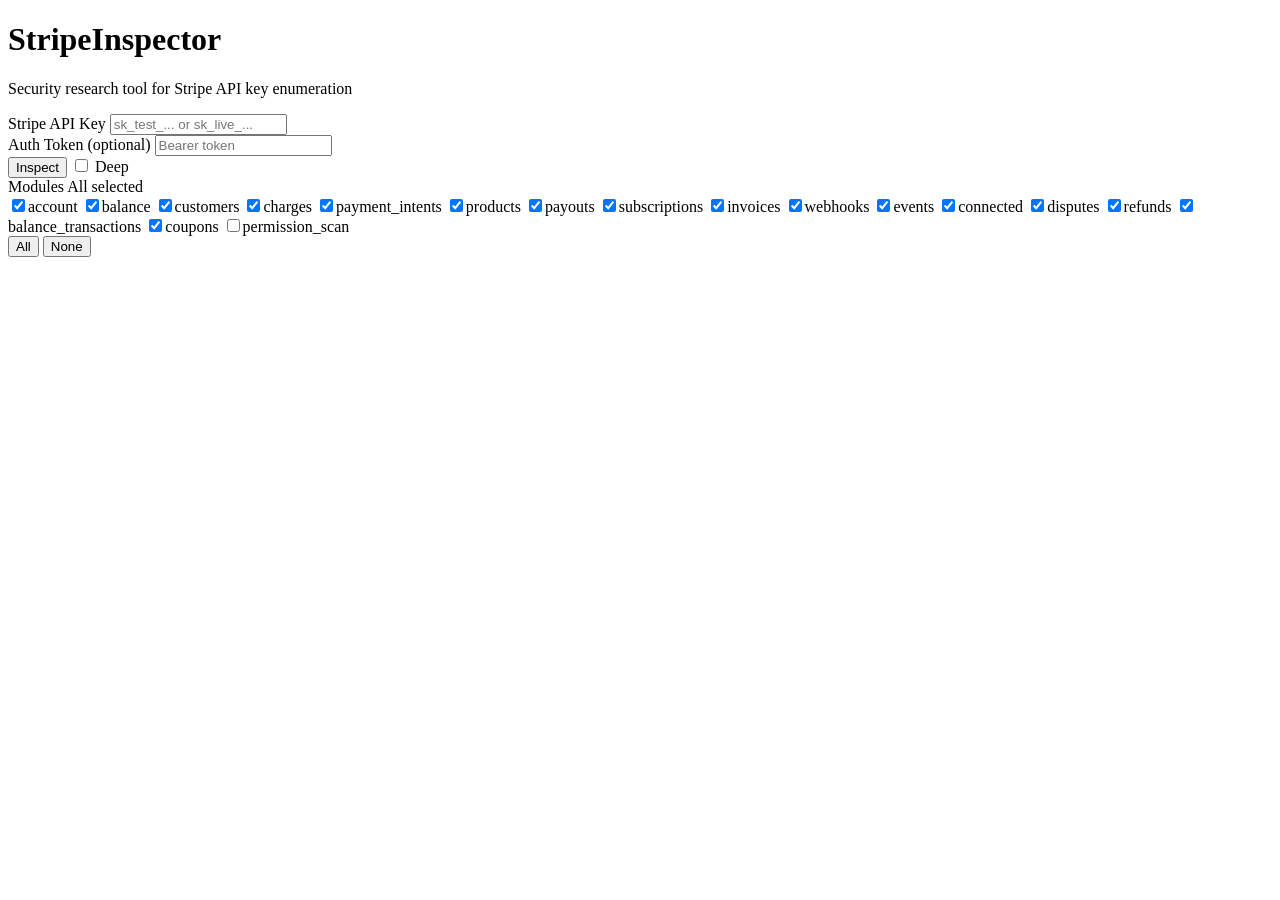
==== stripe_inspector/web/static/index.html @ b7114b53 "v0.4.0: Deep pagination — fetch all pages with --deep flag - stripe_get_all() for cursor-based pagin" ====
<!DOCTYPE html>
<html lang="en">
<head>
    <meta charset="UTF-8">
    <meta name="viewport" content="width=device-width, initial-scale=1.0">
    <title>StripeInspector</title>
    <link rel="preconnect" href="https://fonts.googleapis.com">
    <link href="https://fonts.googleapis.com/css2?family=Inter:wght@400;500;600;700&family=JetBrains+Mono:wght@400;500&display=swap" rel="stylesheet">
    <link rel="stylesheet" href="/static/style.css">
</head>
<body>
    <div class="container">
        <div class="header">
            <h1>Stripe<span>Inspector</span></h1>
            <p>Security research tool for Stripe API key enumeration</p>
        </div>

        <div class="input-section">
            <div class="input-row">
                <div class="input-group" style="flex:3;">
                    <label>Stripe API Key</label>
                    <input type="text" id="keyInput" placeholder="sk_test_... or sk_live_..." autocomplete="off" spellcheck="false">
                </div>
                <div class="input-group" style="flex:1;">
                    <label>Auth Token (optional)</label>
                    <input type="password" id="tokenInput" placeholder="Bearer token" autocomplete="off">
                </div>
                <button class="btn btn-primary" id="inspectBtn">Inspect</button>
                <label class="deep-toggle" title="Fetch all pages instead of first 100 items">
                    <input type="checkbox" id="deepToggle">
                    <span>Deep</span>
                </label>
            </div>
            <div class="modules-section">
                <div class="modules-header" onclick="document.getElementById('modulesGrid').classList.toggle('open')">
                    <label>Modules</label>
                    <span class="modules-toggle" id="modulesCount">All selected</span>
                </div>
                <div class="modules-grid" id="modulesGrid">
                    <label class="module-chip"><input type="checkbox" value="account" checked><span>account</span></label>
                    <label class="module-chip"><input type="checkbox" value="balance" checked><span>balance</span></label>
                    <label class="module-chip"><input type="checkbox" value="customers" checked><span>customers</span></label>
                    <label class="module-chip"><input type="checkbox" value="charges" checked><span>charges</span></label>
                    <label class="module-chip"><input type="checkbox" value="payment_intents" checked><span>payment_intents</span></label>
                    <label class="module-chip"><input type="checkbox" value="products" checked><span>products</span></label>
                    <label class="module-chip"><input type="checkbox" value="payouts" checked><span>payouts</span></label>
                    <label class="module-chip"><input type="checkbox" value="subscriptions" checked><span>subscriptions</span></label>
                    <label class="module-chip"><input type="checkbox" value="invoices" checked><span>invoices</span></label>
                    <label class="module-chip"><input type="checkbox" value="webhooks" checked><span>webhooks</span></label>
                    <label class="module-chip"><input type="checkbox" value="events" checked><span>events</span></label>
                    <label class="module-chip"><input type="checkbox" value="connected" checked><span>connected</span></label>
                    <label class="module-chip"><input type="checkbox" value="disputes" checked><span>disputes</span></label>
                    <label class="module-chip"><input type="checkbox" value="refunds" checked><span>refunds</span></label>
                    <label class="module-chip"><input type="checkbox" value="balance_transactions" checked><span>balance_transactions</span></label>
                    <label class="module-chip"><input type="checkbox" value="coupons" checked><span>coupons</span></label>
                    <label class="module-chip"><input type="checkbox" value="permission_scan"><span>permission_scan</span></label>
                    <div class="modules-actions">
                        <button class="btn btn-outline btn-xs" onclick="toggleAllModules(true)">All</button>
                        <button class="btn btn-outline btn-xs" onclick="toggleAllModules(false)">None</button>
                    </div>
                </div>
            </div>
        </div>

        <div class="status" id="status" style="display:none;"></div>

        <div class="results" id="results">
            <div id="resultsContent"></div>
        </div>
    </div>

    <script src="/static/app.js"></script>
</body>
</html>
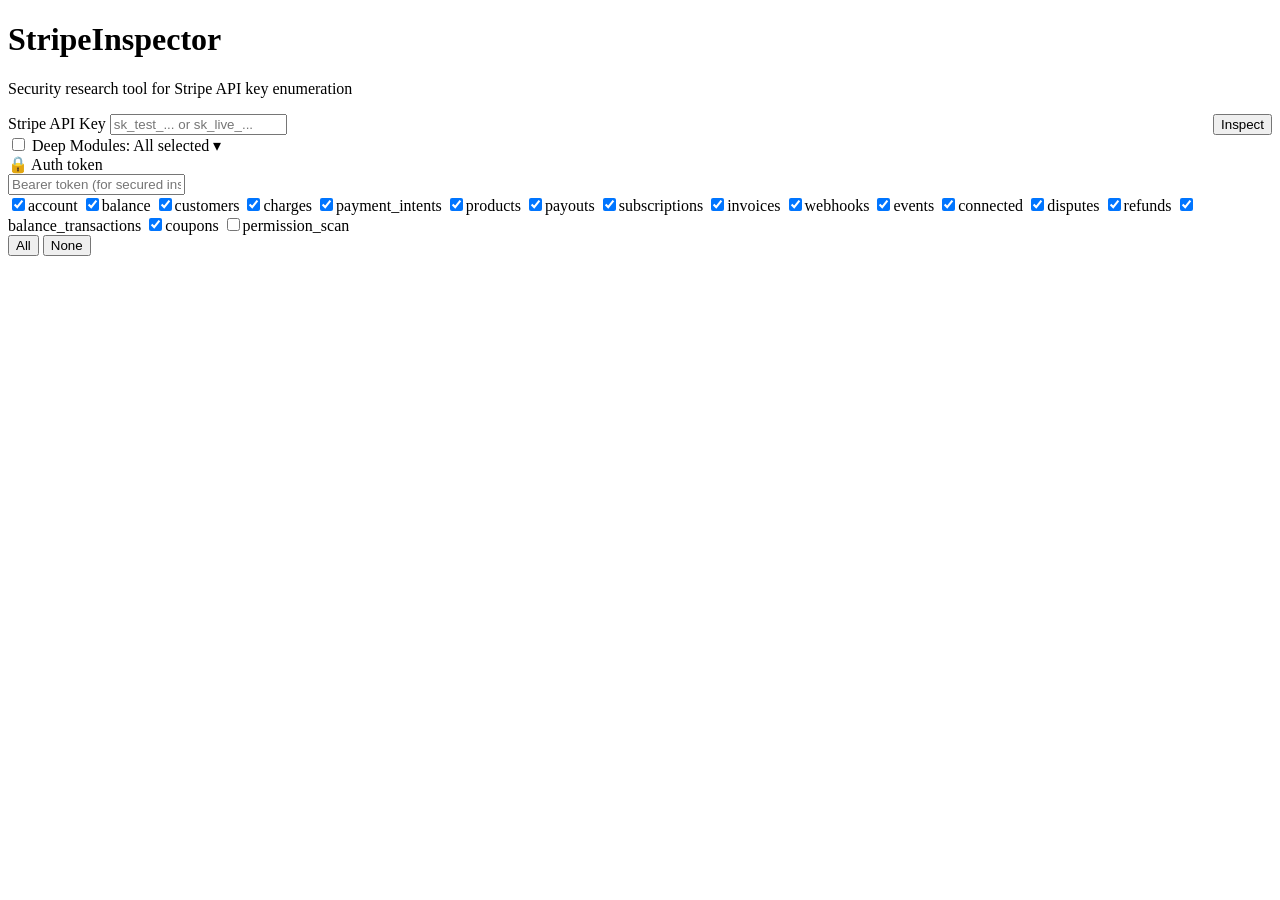
==== commit f0ceeaef: "Redesign web UI: toolbar layout with deep toggle switch and collapsible sections - Key input gets fu" ====
--- a/stripe_inspector/web/static/index.html
+++ b/stripe_inspector/web/static/index.html
@@ -16,27 +16,45 @@
         </div>
 
         <div class="input-section">
-            <div class="input-row">
-                <div class="input-group" style="flex:3;">
+            <!-- Key input + Inspect button -->
+            <div style="display:flex;gap:10px;">
+                <div class="input-group" style="flex:1;">
                     <label>Stripe API Key</label>
                     <input type="text" id="keyInput" placeholder="sk_test_... or sk_live_..." autocomplete="off" spellcheck="false">
                 </div>
-                <div class="input-group" style="flex:1;">
-                    <label>Auth Token (optional)</label>
-                    <input type="password" id="tokenInput" placeholder="Bearer token" autocomplete="off">
+                <button class="btn btn-primary" id="inspectBtn" style="align-self:flex-end;">Inspect</button>
+            </div>
+
+            <!-- Toolbar row -->
+            <div class="toolbar">
+                <div class="toolbar-left">
+                    <label class="toggle-switch" title="Fetch all pages instead of first 100">
+                        <input type="checkbox" id="deepToggle">
+                        <span class="toggle-track"><span class="toggle-thumb"></span></span>
+                        <span class="toggle-label">Deep</span>
+                    </label>
+                    <span class="toolbar-divider"></span>
+                    <span class="toolbar-link" id="modulesToggle" onclick="document.getElementById('modulesGrid').classList.toggle('open'); updateModulesCount();">
+                        Modules: <span id="modulesCount">All selected</span> <span class="arrow">&#9662;</span>
+                    </span>
                 </div>
-                <button class="btn btn-primary" id="inspectBtn">Inspect</button>
-                <label class="deep-toggle" title="Fetch all pages instead of first 100 items">
-                    <input type="checkbox" id="deepToggle">
-                    <span>Deep</span>
-                </label>
+                <div class="toolbar-right">
+                    <span class="toolbar-link" onclick="document.getElementById('tokenSection').classList.toggle('open')">
+                        &#128274; Auth token
+                    </span>
+                </div>
             </div>
-            <div class="modules-section">
-                <div class="modules-header" onclick="document.getElementById('modulesGrid').classList.toggle('open')">
-                    <label>Modules</label>
-                    <span class="modules-toggle" id="modulesCount">All selected</span>
+
+            <!-- Auth token (hidden by default) -->
+            <div class="collapsible" id="tokenSection">
+                <div class="input-group">
+                    <input type="password" id="tokenInput" placeholder="Bearer token (for secured instances)" autocomplete="off">
                 </div>
-                <div class="modules-grid" id="modulesGrid">
+            </div>
+
+            <!-- Modules grid (hidden by default) -->
+            <div class="collapsible" id="modulesGrid">
+                <div class="modules-grid-inner">
                     <label class="module-chip"><input type="checkbox" value="account" checked><span>account</span></label>
                     <label class="module-chip"><input type="checkbox" value="balance" checked><span>balance</span></label>
                     <label class="module-chip"><input type="checkbox" value="customers" checked><span>customers</span></label>
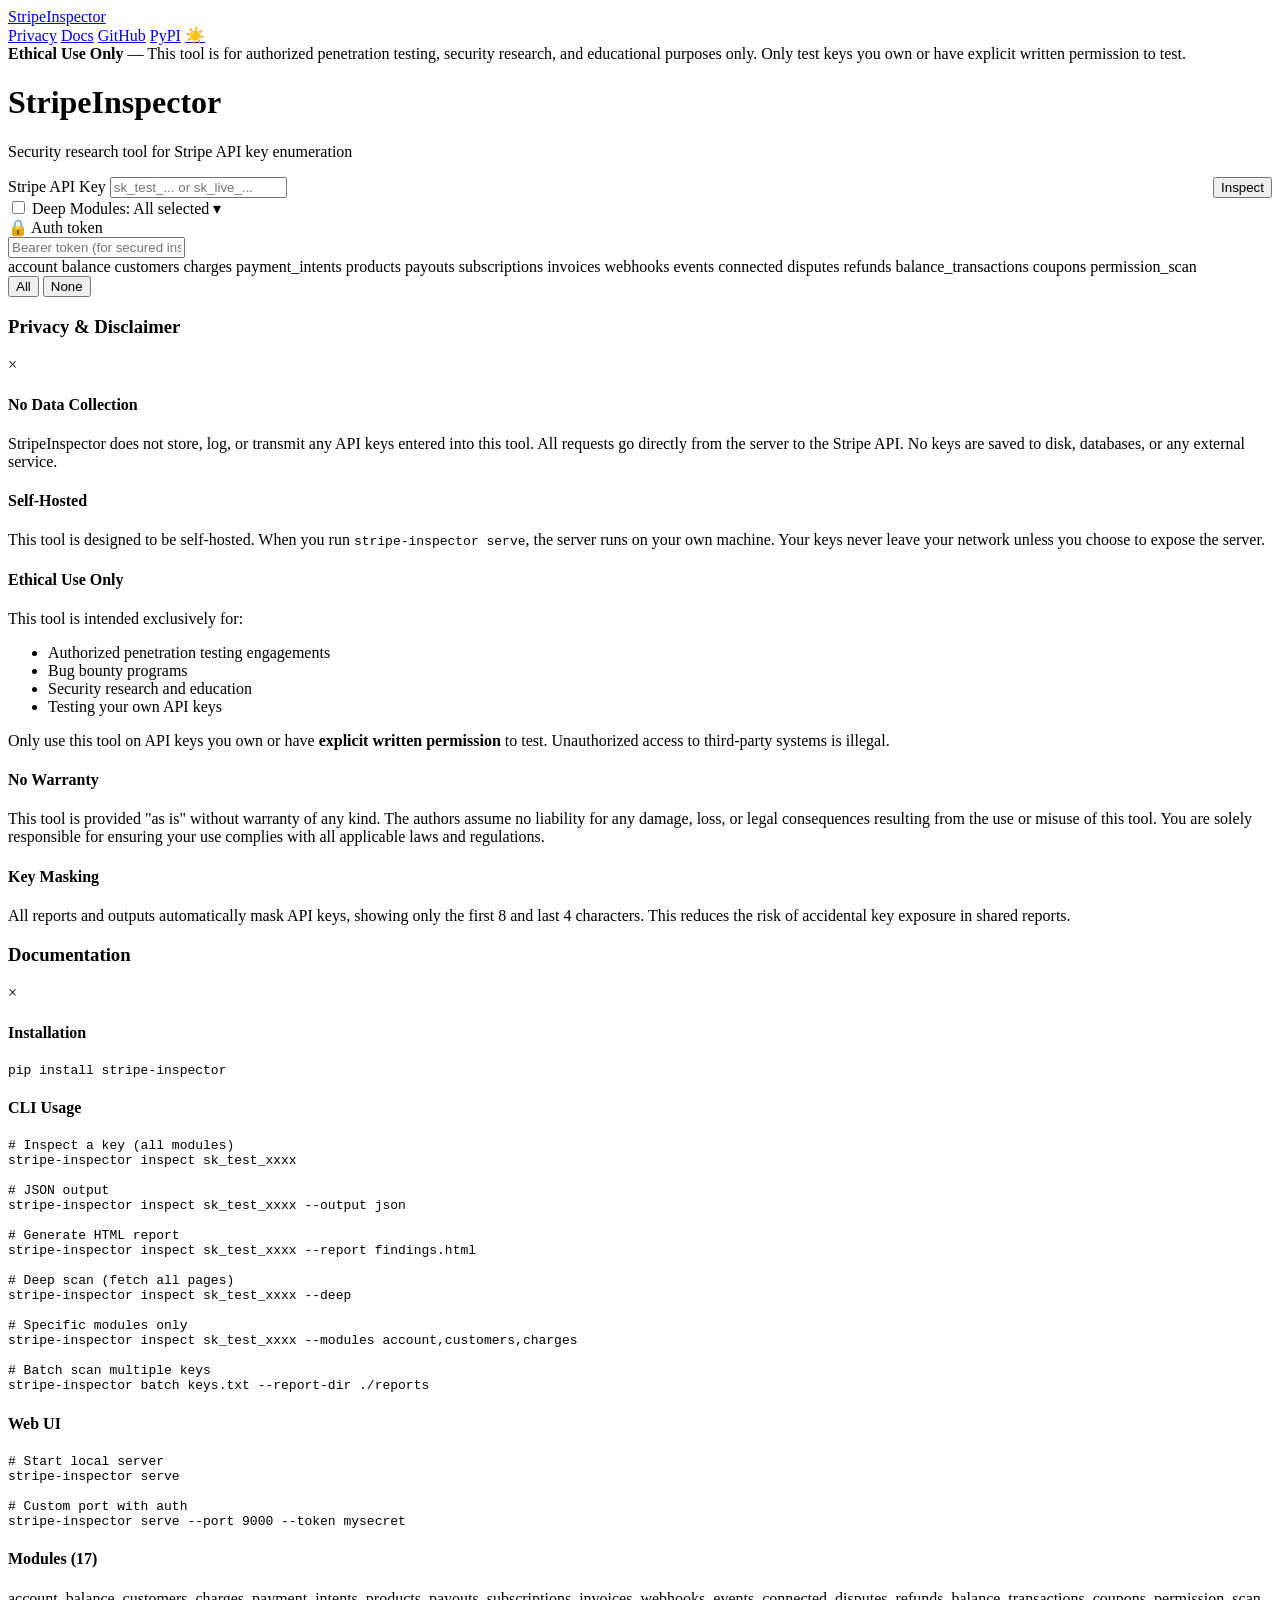
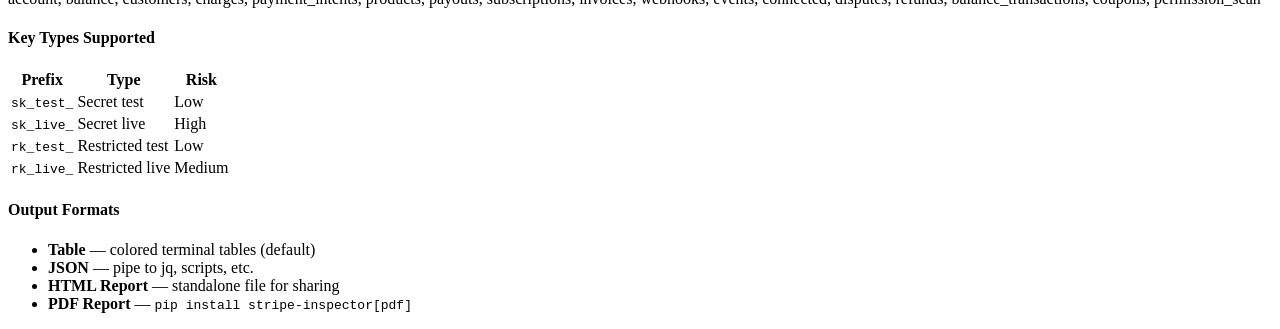
==== commit 40935cd7: "v0.5.0: CSV export, diff mode, dark/light theme, SSE streaming, privacy CLI: - --csv <dir> for per-m" ====
--- a/stripe_inspector/web/static/index.html
+++ b/stripe_inspector/web/static/index.html
@@ -9,6 +9,27 @@
     <link rel="stylesheet" href="/static/style.css">
 </head>
 <body>
+    <!-- Top nav bar -->
+    <nav class="top-nav">
+        <div class="top-nav-inner">
+            <div class="top-nav-left">
+                <a href="/" class="nav-brand">Stripe<span>Inspector</span></a>
+            </div>
+            <div class="top-nav-right">
+                <a href="#" onclick="document.getElementById('privacyModal').classList.add('open'); return false;">Privacy</a>
+                <a href="#" onclick="document.getElementById('instructionsModal').classList.add('open'); return false;">Docs</a>
+                <a href="https://github.com/mrdebugger/stripe-inspector" target="_blank">GitHub</a>
+                <a href="https://pypi.org/project/stripe-inspector/" target="_blank">PyPI</a>
+                <a href="#" onclick="toggleTheme(); return false;" id="themeIcon" title="Toggle theme">☀️</a>
+            </div>
+        </div>
+    </nav>
+
+    <!-- Ethical use banner -->
+    <div class="ethics-banner">
+        <strong>Ethical Use Only</strong> &mdash; This tool is for authorized penetration testing, security research, and educational purposes only. Only test keys you own or have explicit written permission to test.
+    </div>
+
     <div class="container">
         <div class="header">
             <h1>Stripe<span>Inspector</span></h1>
@@ -55,23 +76,23 @@
             <!-- Modules grid (hidden by default) -->
             <div class="collapsible" id="modulesGrid">
                 <div class="modules-grid-inner">
-                    <label class="module-chip"><input type="checkbox" value="account" checked><span>account</span></label>
-                    <label class="module-chip"><input type="checkbox" value="balance" checked><span>balance</span></label>
-                    <label class="module-chip"><input type="checkbox" value="customers" checked><span>customers</span></label>
-                    <label class="module-chip"><input type="checkbox" value="charges" checked><span>charges</span></label>
-                    <label class="module-chip"><input type="checkbox" value="payment_intents" checked><span>payment_intents</span></label>
-                    <label class="module-chip"><input type="checkbox" value="products" checked><span>products</span></label>
-                    <label class="module-chip"><input type="checkbox" value="payouts" checked><span>payouts</span></label>
-                    <label class="module-chip"><input type="checkbox" value="subscriptions" checked><span>subscriptions</span></label>
-                    <label class="module-chip"><input type="checkbox" value="invoices" checked><span>invoices</span></label>
-                    <label class="module-chip"><input type="checkbox" value="webhooks" checked><span>webhooks</span></label>
-                    <label class="module-chip"><input type="checkbox" value="events" checked><span>events</span></label>
-                    <label class="module-chip"><input type="checkbox" value="connected" checked><span>connected</span></label>
-                    <label class="module-chip"><input type="checkbox" value="disputes" checked><span>disputes</span></label>
-                    <label class="module-chip"><input type="checkbox" value="refunds" checked><span>refunds</span></label>
-                    <label class="module-chip"><input type="checkbox" value="balance_transactions" checked><span>balance_transactions</span></label>
-                    <label class="module-chip"><input type="checkbox" value="coupons" checked><span>coupons</span></label>
-                    <label class="module-chip"><input type="checkbox" value="permission_scan"><span>permission_scan</span></label>
+                    <span class="module-chip active" data-module="account" onclick="toggleChip(this)">account</span>
+                    <span class="module-chip active" data-module="balance" onclick="toggleChip(this)">balance</span>
+                    <span class="module-chip active" data-module="customers" onclick="toggleChip(this)">customers</span>
+                    <span class="module-chip active" data-module="charges" onclick="toggleChip(this)">charges</span>
+                    <span class="module-chip active" data-module="payment_intents" onclick="toggleChip(this)">payment_intents</span>
+                    <span class="module-chip active" data-module="products" onclick="toggleChip(this)">products</span>
+                    <span class="module-chip active" data-module="payouts" onclick="toggleChip(this)">payouts</span>
+                    <span class="module-chip active" data-module="subscriptions" onclick="toggleChip(this)">subscriptions</span>
+                    <span class="module-chip active" data-module="invoices" onclick="toggleChip(this)">invoices</span>
+                    <span class="module-chip active" data-module="webhooks" onclick="toggleChip(this)">webhooks</span>
+                    <span class="module-chip active" data-module="events" onclick="toggleChip(this)">events</span>
+                    <span class="module-chip active" data-module="connected" onclick="toggleChip(this)">connected</span>
+                    <span class="module-chip active" data-module="disputes" onclick="toggleChip(this)">disputes</span>
+                    <span class="module-chip active" data-module="refunds" onclick="toggleChip(this)">refunds</span>
+                    <span class="module-chip active" data-module="balance_transactions" onclick="toggleChip(this)">balance_transactions</span>
+                    <span class="module-chip active" data-module="coupons" onclick="toggleChip(this)">coupons</span>
+                    <span class="module-chip" data-module="permission_scan" onclick="toggleChip(this)">permission_scan</span>
                     <div class="modules-actions">
                         <button class="btn btn-outline btn-xs" onclick="toggleAllModules(true)">All</button>
                         <button class="btn btn-outline btn-xs" onclick="toggleAllModules(false)">None</button>
@@ -87,6 +108,99 @@
         </div>
     </div>
 
+    <!-- Privacy Modal -->
+    <div class="modal-overlay" id="privacyModal" onclick="if(event.target===this)this.classList.remove('open')">
+        <div class="modal-box">
+            <div class="modal-header">
+                <h3>Privacy &amp; Disclaimer</h3>
+                <span class="modal-close" onclick="this.closest('.modal-overlay').classList.remove('open')">&times;</span>
+            </div>
+            <div class="modal-body">
+                <h4>No Data Collection</h4>
+                <p>StripeInspector does not store, log, or transmit any API keys entered into this tool. All requests go directly from the server to the Stripe API. No keys are saved to disk, databases, or any external service.</p>
+
+                <h4>Self-Hosted</h4>
+                <p>This tool is designed to be self-hosted. When you run <code>stripe-inspector serve</code>, the server runs on your own machine. Your keys never leave your network unless you choose to expose the server.</p>
+
+                <h4>Ethical Use Only</h4>
+                <p>This tool is intended exclusively for:</p>
+                <ul>
+                    <li>Authorized penetration testing engagements</li>
+                    <li>Bug bounty programs</li>
+                    <li>Security research and education</li>
+                    <li>Testing your own API keys</li>
+                </ul>
+                <p>Only use this tool on API keys you own or have <strong>explicit written permission</strong> to test. Unauthorized access to third-party systems is illegal.</p>
+
+                <h4>No Warranty</h4>
+                <p>This tool is provided "as is" without warranty of any kind. The authors assume no liability for any damage, loss, or legal consequences resulting from the use or misuse of this tool. You are solely responsible for ensuring your use complies with all applicable laws and regulations.</p>
+
+                <h4>Key Masking</h4>
+                <p>All reports and outputs automatically mask API keys, showing only the first 8 and last 4 characters. This reduces the risk of accidental key exposure in shared reports.</p>
+            </div>
+        </div>
+    </div>
+
+    <!-- Instructions/Docs Modal -->
+    <div class="modal-overlay" id="instructionsModal" onclick="if(event.target===this)this.classList.remove('open')">
+        <div class="modal-box">
+            <div class="modal-header">
+                <h3>Documentation</h3>
+                <span class="modal-close" onclick="this.closest('.modal-overlay').classList.remove('open')">&times;</span>
+            </div>
+            <div class="modal-body">
+                <h4>Installation</h4>
+                <pre><code>pip install stripe-inspector</code></pre>
+
+                <h4>CLI Usage</h4>
+                <pre><code># Inspect a key (all modules)
+stripe-inspector inspect sk_test_xxxx
+
+# JSON output
+stripe-inspector inspect sk_test_xxxx --output json
+
+# Generate HTML report
+stripe-inspector inspect sk_test_xxxx --report findings.html
+
+# Deep scan (fetch all pages)
+stripe-inspector inspect sk_test_xxxx --deep
+
+# Specific modules only
+stripe-inspector inspect sk_test_xxxx --modules account,customers,charges
+
+# Batch scan multiple keys
+stripe-inspector batch keys.txt --report-dir ./reports</code></pre>
+
+                <h4>Web UI</h4>
+                <pre><code># Start local server
+stripe-inspector serve
+
+# Custom port with auth
+stripe-inspector serve --port 9000 --token mysecret</code></pre>
+
+                <h4>Modules (17)</h4>
+                <p>account, balance, customers, charges, payment_intents, products, payouts, subscriptions, invoices, webhooks, events, connected, disputes, refunds, balance_transactions, coupons, permission_scan</p>
+
+                <h4>Key Types Supported</h4>
+                <table class="data-table" style="margin-top:8px;">
+                    <tr><th>Prefix</th><th>Type</th><th>Risk</th></tr>
+                    <tr><td><code>sk_test_</code></td><td>Secret test</td><td style="color:var(--yellow)">Low</td></tr>
+                    <tr><td><code>sk_live_</code></td><td>Secret live</td><td style="color:var(--red)">High</td></tr>
+                    <tr><td><code>rk_test_</code></td><td>Restricted test</td><td style="color:var(--yellow)">Low</td></tr>
+                    <tr><td><code>rk_live_</code></td><td>Restricted live</td><td style="color:var(--yellow)">Medium</td></tr>
+                </table>
+
+                <h4>Output Formats</h4>
+                <ul>
+                    <li><strong>Table</strong> — colored terminal tables (default)</li>
+                    <li><strong>JSON</strong> — pipe to jq, scripts, etc.</li>
+                    <li><strong>HTML Report</strong> — standalone file for sharing</li>
+                    <li><strong>PDF Report</strong> — <code>pip install stripe-inspector[pdf]</code></li>
+                </ul>
+            </div>
+        </div>
+    </div>
+
     <script src="/static/app.js"></script>
 </body>
 </html>
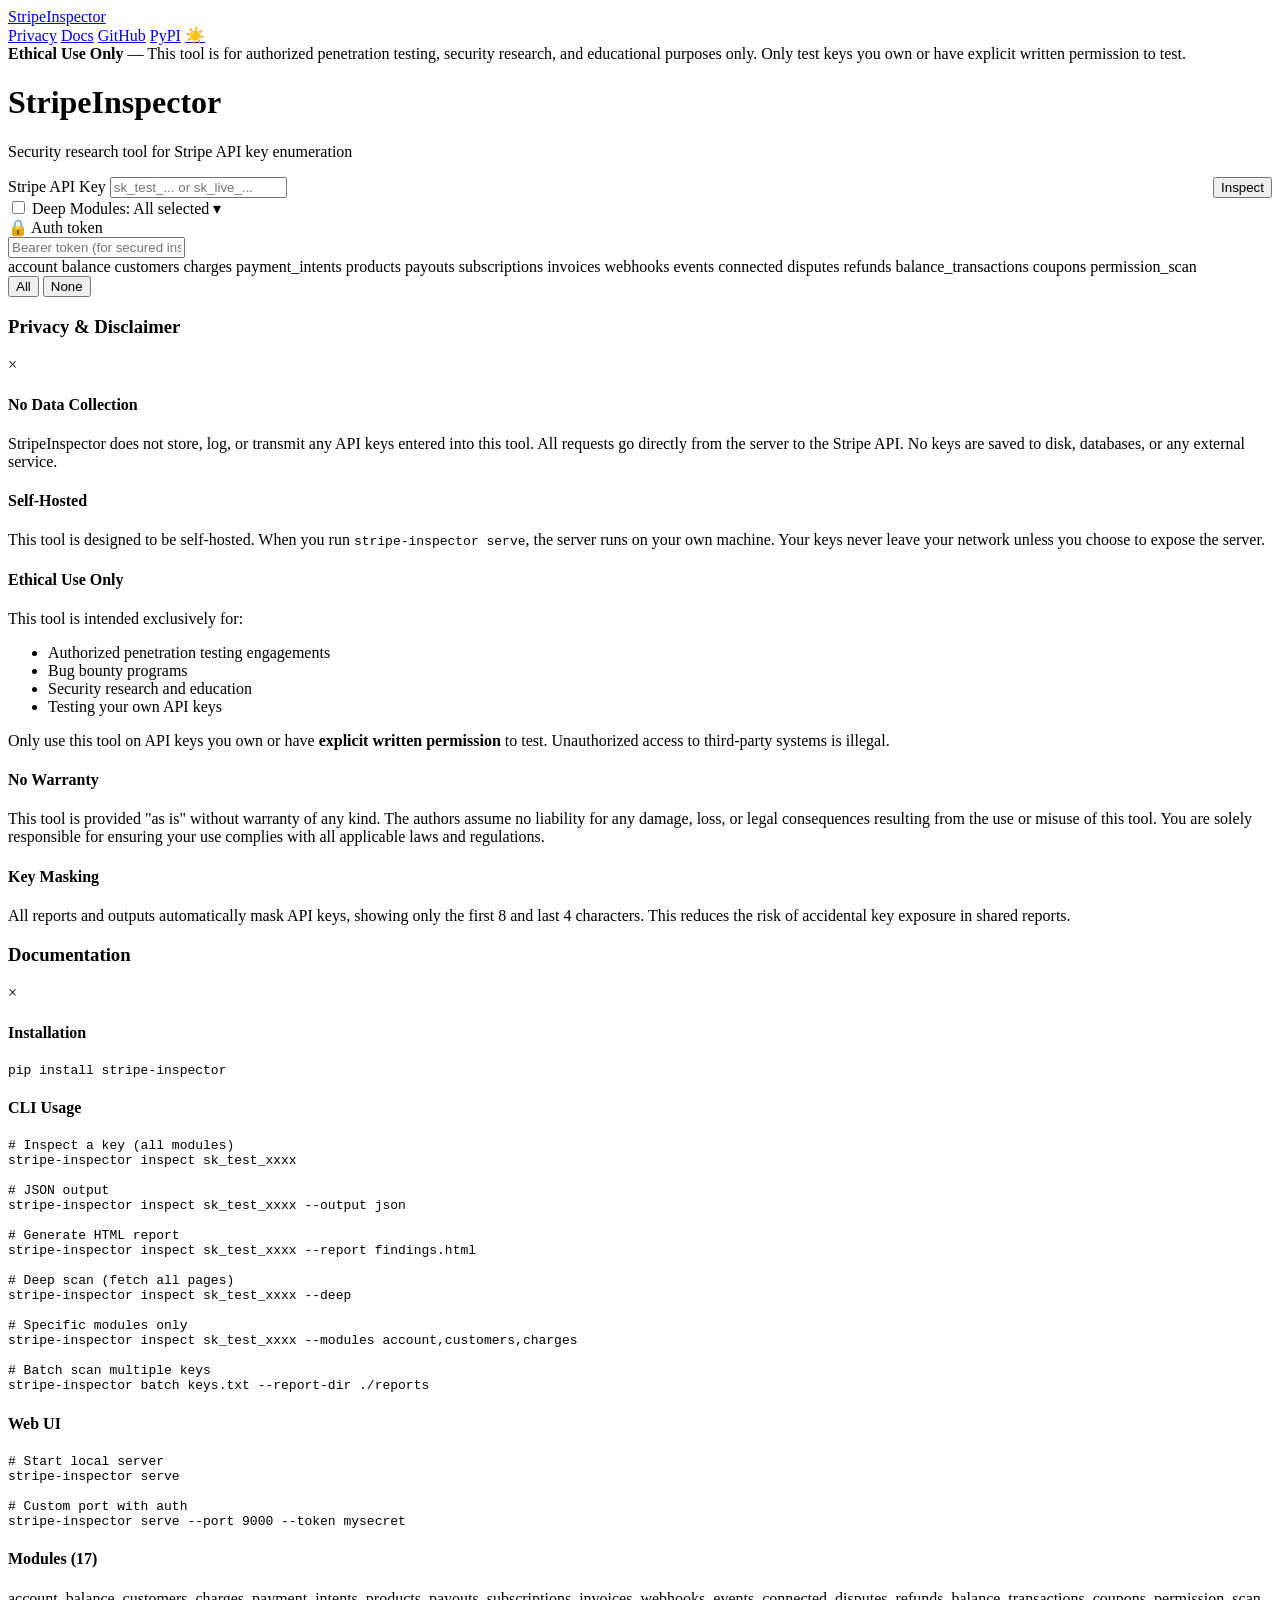
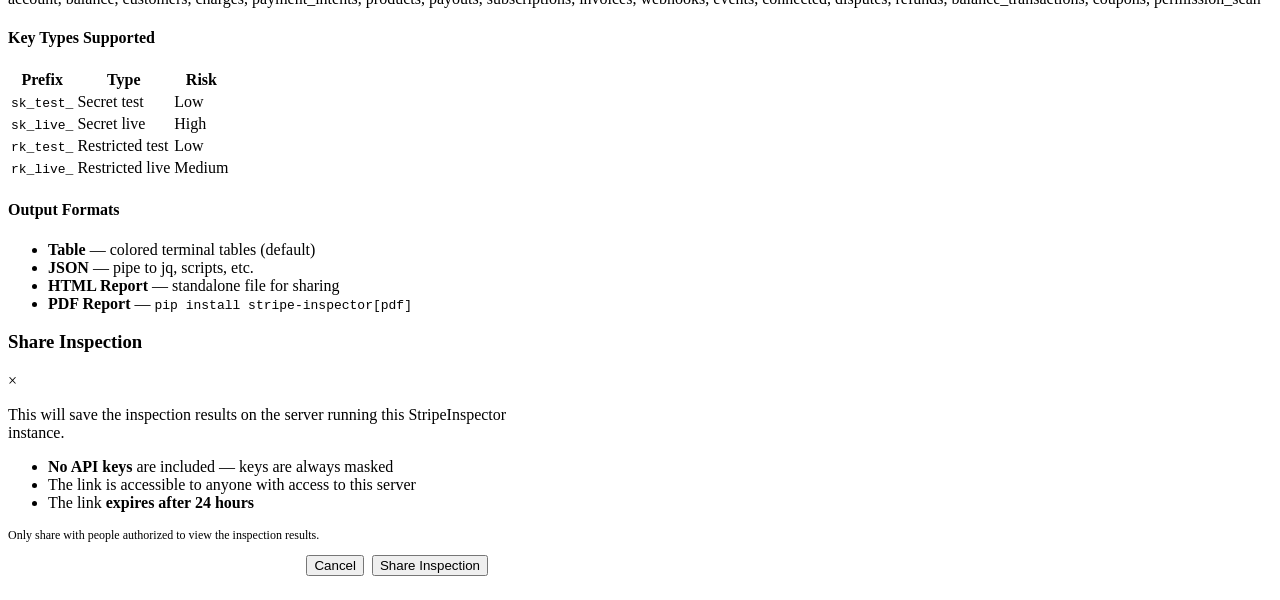
==== commit ef9f4fe1: "v0.5.1: Rename to Inspection, custom share modal, actions bar top+bottom, fixes - Renamed "Report" t" ====
--- a/stripe_inspector/web/static/index.html
+++ b/stripe_inspector/web/static/index.html
@@ -201,6 +201,45 @@
         </div>
     </div>
 
+    <!-- Share Modal -->
+    <div class="modal-overlay" id="shareModal" onclick="if(event.target===this){this.classList.remove('open');resetShareModal();}">
+        <div class="modal-box" style="max-width:500px;">
+            <div class="modal-header">
+                <h3>Share Inspection</h3>
+                <span class="modal-close" onclick="this.closest('.modal-overlay').classList.remove('open');resetShareModal();">&times;</span>
+            </div>
+            <div class="modal-body" id="shareModalBody">
+                <p>This will save the inspection results on the server running this StripeInspector instance.</p>
+                <ul>
+                    <li><strong>No API keys</strong> are included — keys are always masked</li>
+                    <li>The link is accessible to anyone with access to this server</li>
+                    <li>The link <strong>expires after 24 hours</strong></li>
+                </ul>
+                <p style="color:var(--text-dim);font-size:12px;margin-top:12px;">Only share with people authorized to view the inspection results.</p>
+            </div>
+            <div style="padding:0 20px 16px;display:flex;gap:8px;justify-content:flex-end;">
+                <button class="btn btn-outline" onclick="this.closest('.modal-overlay').classList.remove('open');resetShareModal();">Cancel</button>
+                <button class="btn btn-primary" id="shareConfirmBtn" onclick="confirmShare()">Share Inspection</button>
+            </div>
+        </div>
+    </div>
+
     <script src="/static/app.js"></script>
+    <script>
+    function resetShareModal() {
+        document.getElementById('shareModalBody').innerHTML = `
+            <p>This will save the inspection results on the server running this StripeInspector instance.</p>
+            <ul>
+                <li><strong>No API keys</strong> are included — keys are always masked</li>
+                <li>The link is accessible to anyone with access to this server</li>
+                <li>The link <strong>expires after 24 hours</strong></li>
+            </ul>
+            <p style="color:var(--text-dim);font-size:12px;margin-top:12px;">Only share with people authorized to view the inspection results.</p>`;
+        const btn = document.getElementById('shareConfirmBtn');
+        btn.disabled = false;
+        btn.textContent = 'Share Inspection';
+        btn.style.display = '';
+    }
+    </script>
 </body>
 </html>
